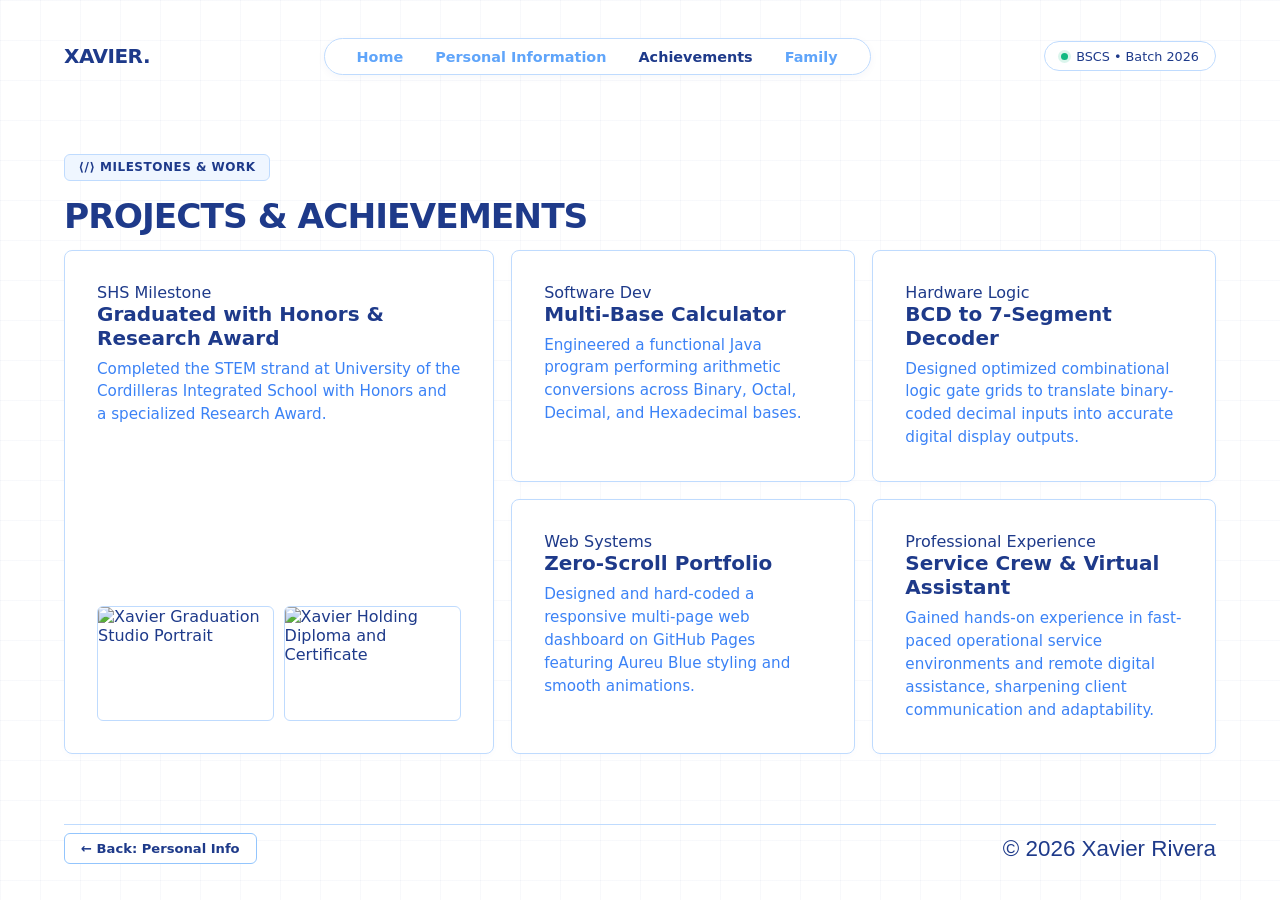
==== achievements.html @ 3823a05d "Update achievements.html" ====
<!DOCTYPE html>
<html lang="en">
<head>
  <meta charset="UTF-8">
  <meta name="viewport" content="width=device-width, initial-scale=1.0">
  <title>Xavier Rivera | Achievements</title>
  <link rel="stylesheet" href="style.css">
  <style>
    /* Achievements 3-Column Asymmetric Grid */
    .achievements-grid {
      grid-template-columns: 1.25fr 1fr 1fr;
      gap: 1.1rem;
      width: 100%;
    }
    .featured-card {
      grid-row: span 2;
      display: flex;
      flex-direction: column;
      justify-content: space-between;
    }
    .shs-photo-preview {
      display: grid;
      grid-template-columns: 1fr 1fr;
      gap: 0.6rem;
      margin-top: 0.85rem;
    }
    .shs-thumb {
      width: 100%;
      height: 115px;
      object-fit: cover;
      border-radius: 6px;
      border: 1px solid #bfdbfe;
      transition: transform 0.2s ease, box-shadow 0.2s ease, border-color 0.2s ease;
      cursor: pointer;
    }
    .shs-thumb:hover {
      transform: scale(1.03);
      border-color: #1E3A8A;
      box-shadow: 0 4px 12px rgba(30, 58, 138, 0.15);
    }

    /* Lightweight Lightbox Modal for Photo Proof */
    .lightbox-modal {
      position: fixed;
      inset: 0;
      background: rgba(15, 23, 42, 0.78);
      backdrop-filter: blur(4px);
      display: flex;
      align-items: center;
      justify-content: center;
      opacity: 0;
      pointer-events: none;
      transition: opacity 0.25s ease;
      z-index: 999;
      padding: 2rem;
    }
    .lightbox-modal.open {
      opacity: 1;
      pointer-events: auto;
    }
    .lightbox-content {
      position: relative;
      max-width: 90vw;
      max-height: 85vh;
      background: #ffffff;
      padding: 0.6rem;
      border-radius: 10px;
      box-shadow: 0 20px 40px rgba(0, 0, 0, 0.35);
      transform: scale(0.95);
      transition: transform 0.25s cubic-bezier(0.16, 1, 0.3, 1);
    }
    .lightbox-modal.open .lightbox-content {
      transform: scale(1);
    }
    .lightbox-content img {
      display: block;
      max-width: 100%;
      max-height: 78vh;
      border-radius: 6px;
      object-fit: contain;
    }
    .lightbox-caption {
      text-align: center;
      font-size: 0.82rem;
      font-weight: 600;
      color: #1E3A8A;
      padding-top: 0.45rem;
    }
  </style>
</head>
<body>
  <div class="app-container">
    
    <!-- Top Pill Navbar (Synchronized across all pages) -->
    <header class="navbar">
      <a href="index.html" class="brand-logo">XAVIER.</a>
      <nav aria-label="Primary Navigation">
        <ul class="nav-pill-container">
          <li><a href="index.html" class="nav-link">Home</a></li>
          <li><a href="personal-info.html" class="nav-link">Personal Information</a></li>
          <li><a href="achievements.html" class="nav-link active">Achievements</a></li>
          <li><a href="family.html" class="nav-link">Family</a></li>
        </ul>
      </nav>
      <div class="status-badge">
        <span class="status-dot"></span> BSCS • Batch 2026
      </div>
    </header>

    <!-- Main Content Area -->
    <main class="main-content achievements-main">
      <div class="achievements-header anim-item" style="--delay: 0.05s;">
        <span class="cs-badge">⟨/⟩ Milestones & Work</span>
        <h2 class="page-heading">PROJECTS & ACHIEVEMENTS</h2>
      </div>

      <div class="page-grid achievements-grid">
        <!-- Card 1: Featured SHS Milestone with Photo Proof -->
        <div class="card featured-card anim-item" style="--delay: 0.1s;">
          <div>
            <div class="card-tag">SHS Milestone</div>
            <h3>Graduated with Honors & Research Award</h3>
            <p>Completed the STEM strand at University of the Cordilleras Integrated School with Honors and a specialized Research Award.</p>
          </div>
          <!-- Dual Graduation Photo Proof -->
          <div class="shs-photo-preview">
            <img src="shs-grad-portrait.jpg" alt="Xavier Graduation Studio Portrait" class="shs-thumb" data-caption="Senior High School Graduation Portrait — UC Integrated School" title="Click to enlarge portrait">
            <img src="shs-grad-ceremony.jpg" alt="Xavier Holding Diploma and Certificate" class="shs-thumb" data-caption="STEM Diploma & Certificate of Academic Achievement (With Honors)" title="Click to enlarge certificate photo">
          </div>
        </div>

        <!-- Card 2: Java Multi-Base Calculator -->
        <div class="card anim-item" style="--delay: 0.15s;">
          <div class="card-tag">Software Dev</div>
          <h3>Multi-Base Calculator</h3>
          <p>Engineered a functional Java program performing arithmetic conversions across Binary, Octal, Decimal, and Hexadecimal bases.</p>
        </div>

        <!-- Card 3: Digital Logic & Hardware Simulation -->
        <div class="card anim-item" style="--delay: 0.2s;">
          <div class="card-tag">Hardware Logic</div>
          <h3>BCD to 7-Segment Decoder</h3>
          <p>Designed optimized combinational logic gate grids to translate binary-coded decimal inputs into accurate digital display outputs.</p>
        </div>

        <!-- Card 4: Web Portfolio Architecture -->
        <div class="card anim-item" style="--delay: 0.25s;">
          <div class="card-tag">Web Systems</div>
          <h3>Zero-Scroll Portfolio</h3>
          <p>Designed and hard-coded a responsive multi-page web dashboard on GitHub Pages featuring Aureu Blue styling and smooth animations.</p>
        </div>

        <!-- Card 5: Professional Experience (Service Crew & VA) -->
        <div class="card anim-item" style="--delay: 0.3s;">
          <div class="card-tag">Professional Experience</div>
          <h3>Service Crew & Virtual Assistant</h3>
          <p>Gained hands-on experience in fast-paced operational service environments and remote digital assistance, sharpening client communication and adaptability.</p>
        </div>
      </div>
    </main>

    <!-- Footer -->
    <footer class="footer">
      <a href="personal-info.html" class="btn btn-outline btn-sm">&larr; Back: Personal Info</a>
      <div class="signature">© 2026 Xavier Rivera</div>
    </footer>

  </div>

  <!-- Image Lightbox Modal -->
  <div class="lightbox-modal" id="lightboxModal" aria-hidden="true">
    <div class="lightbox-content">
      <img src="" alt="Expanded Achievement Photo" id="lightboxImg">
      <div class="lightbox-caption" id="lightboxCaption">
---- style.css ----
/* ==========================================
   GLOBAL RESET & VIEWPORT LOCK (Zero-Scroll)
   ========================================== */
* {
  margin: 0;
  padding: 0;
  box-sizing: border-box;
}

html, body {
  width: 100vw;
  height: 100vh;
  overflow: hidden; 
  font-family: 'Inter', system-ui, -apple-system, sans-serif;
  background-color: #ffffff;
  /* Subtle graph paper grid background */
  background-image: linear-gradient(to right, rgba(30, 58, 138, 0.03) 1px, transparent 1px),
                    linear-gradient(to bottom, rgba(30, 58, 138, 0.03) 1px, transparent 1px);
  background-size: 40px 40px;
  color: #1E3A8A;
}

.app-container {
  display: flex;
  flex-direction: column;
  width: 100vw;
  height: 100vh;
  padding: 1.75rem 4rem;
  justify-content: space-between;
  will-change: opacity, transform;
  animation: portfolioEntrance 0.45s cubic-bezier(0.16, 1, 0.3, 1) forwards;
}

/* ==========================================
   NAVIGATION BAR (Pill Container Style)
   ========================================== */
.navbar {
  display: flex;
  justify-content: space-between;
  align-items: center;
  height: 56px;
  width: 100%;
}

.brand-logo {
  font-size: 1.25rem;
  font-weight: 800;
  letter-spacing: -0.5px;
  text-decoration: none;
  color: #1E3A8A;
}

/* Centered Pill Navigation Container */
.nav-pill-container {
  display: flex;
  gap: 2rem;
  list-style: none;
  background: #ffffff;
  border: 1px solid #bfdbfe;
  padding: 0.5rem 2rem;
  border-radius: 50px;
  box-shadow: 0 2px 8px rgba(30, 58, 138, 0.04);
}

.nav-link {
  text-decoration: none;
  color: #60a5fa;
  font-size: 0.9rem;
  font-weight: 600;
  transition: color 0.2s ease, transform 0.15s ease;
}

.nav-link:hover,
.nav-link.active {
  color: #1E3A8A;
}

.nav-link:active {
  transform: scale(0.95);
}

/* Right Status Badge */
.status-badge {
  display: flex;
  align-items: center;
  gap: 0.5rem;
  background: #ffffff;
  border: 1px solid #bfdbfe;
  padding: 0.4rem 1rem;
  border-radius: 50px;
  font-size: 0.8rem;
  font-weight: 500;
  color: #1E3A8A;
}

.status-dot {
  width: 7px;
  height: 7px;
  background-color: #10b981;
  border-radius: 50%;
  box-shadow: 0 0 0 3px rgba(16, 185, 129, 0.15);
}

/* ==========================================
   MAIN VIEWPORT CONTENT LAYOUT
   ========================================== */
.main-content {
  flex: 1;
  display: flex;
  align-items: center;
  justify-content: space-between;
  gap: 3rem;
  max-width: 1200px;
  width: 100%;
  margin: 0 auto;
}

.hero-text {
  max-width: 640px;
}

/* Computer Science Badge Tag */
.cs-badge {
  display: inline-flex;
  align-items: center;
  gap: 0.5rem;
  background: #eff6ff;
  border: 1px solid #bfdbfe;
  padding: 0.35rem 0.85rem;
  border-radius: 6px;
  font-size: 0.75rem;
  font-weight: 700;
  letter-spacing: 0.5px;
  color: #1E3A8A;
  text-transform: uppercase;
  margin-bottom: 0.85rem;
}

.greeting-tag {
  display: block;
  font-size: 0.95rem;
  font-weight: 500;
  color: #3b82f6;
  margin-bottom: 0.2rem;
}

.hero-title {
  font-size: clamp(2.8rem, 4.2vw, 4rem);
  font-weight: 900;
  letter-spacing: -1.5px;
  line-height: 1.02;
  margin-bottom: 1.15rem;
  color: #1E3A8A;
}

.hero-description {
  font-size: 1.05rem;
  line-height: 1.6;
  color: #3b82f6;
  margin-bottom: 1.5rem;
}

.hero-description strong {
  color: #1E3A8A;
}

/* ==========================================
   INTERACTIVE BUTTONS (3-Button Balanced Row)
   ========================================== */
.cta-group {
  display: flex;
  align-items: center;
  flex-wrap: wrap;
  gap: 0.75rem;
}

.btn {
  display: inline-flex;
  align-items: center;
  justify-content: center;
  gap: 0.45rem;
  padding: 0.75rem 1.35rem;
  font-weight: 600;
  font-size: 0.9rem;
  text-decoration: none;
  border-radius: 6px;
  transition: transform 0.15s cubic-bezier(0.4, 0, 0.2, 1), 
              background-color 0.2s ease, 
              border-color 0.2s ease,
              box-shadow 0.2s ease;
  will-change: transform;
}

.btn-primary {
  background: #1E3A8A;
  color: #ffffff;
  border: 1px solid #1E3A8A;
}

.btn-primary:hover {
  background: #172554;
  transform: translateY(-2px);
  box-shadow: 0 4px 12px rgba(30, 58, 138, 0.18);
}

.btn-outline {
  background: #ffffff;
  border: 1px solid #93c5fd;
  color: #1E3A8A;
}

.btn-outline:hover {
  background: #eff6ff;
  border-color: #1E3A8A;
  transform: translateY(-2px);
}

.btn:active {
  transform: scale(0.95) translateY(1px) !important;
}

/* ==========================================
   FOCUS / TELEMETRY STRIP
   ========================================== */
.focus-strip {
  display: inline-flex;
  align-items: center;
  gap: 1.25rem;
  margin-top: 1.65rem;
  padding: 0.8rem 1.2rem;
  background: rgba(239, 246, 255, 0.65);
  border: 1px solid #bfdbfe;
  border-radius: 8px;
}

.focus-item {
  display: flex;
  flex-direction: column;
  gap: 0.15rem;
}

.focus-label {
  font-size: 0.65rem;
  font-weight: 700;
  letter-spacing: 0.06em;
  color: #60a5fa;
  text-transform: uppercase;
}

.focus-val {
  font-size: 0.82rem;
  font-weight: 700;
  color: #1E3A8A;
}

.focus-divider {
  width: 1px;
  height: 26px;
  background: #bfdbfe;
}

/* ==========================================
   IMAGE CONTAINERS
   ========================================== */
.photo-wrapper {
  display: flex;
  justify-content: center;
  align-items: center;
}

.profile-img {
  max-height: 58vh;
  width: auto;
  object-fit: contain;
  border-radius: 10px;
  border: 1px solid #bfdbfe;
  box-shadow: 0 10px 28px rgba(30, 58, 138, 0.06);
  transition: transform 0.35s cubic-bezier(0.16, 1, 0.3, 1), box-shadow 0.35s ease;
}

.profile-img:hover {
  transform: translateY(-3px);
  box-shadow: 0 14px 32px rgba(30, 58, 138, 0.1);
}

/* ==========================================
   SUBPAGE CARDS GRID
   ========================================== */
.page-grid {
  display: grid;
  grid-template-columns: repeat(auto-fit, minmax(280px, 1fr));
  gap: 1.5rem;
  width: 100%;
}

.card {
  padding: 2rem;
  border: 1px solid #bfdbfe;
  border-radius: 8px;
  background: #ffffff;
  box-shadow: 0 2px 6px rgba(30, 58, 138, 0.02);
  transition: transform 0.25s cubic-bezier(0.16, 1, 0.3, 1), box-shadow 0.25s ease, border-color 0.25s ease;
}

.card:hover {
  transform: translateY(-3px);
  border-color: #93c5fd;
  box-shadow: 0 8px 20px rgba(30, 58, 138, 0.06);
}

.card h3 {
  margin-bottom: 0.5rem;
  font-size: 1.25rem;
  color: #1E3A8A;
}

.card p {
  color: #3b82f6;
  font-size: 0.95rem;
  line-height: 1.5;
}

/* ==========================================
   FOOTER (Social Icons & Signature)
   ========================================== */
.footer {
  display: flex;
  justify-content: space-between;
  align-items: center;
  height: 48px;
  border-top: 1px solid #bfdbfe;
}

.social-links {
  display: flex;
  gap: 0.75rem;
}

.social-icon {
  display: flex;
  align-items: center;
  justify-content: center;
  width: 36px;
  height: 36px;
  border: 1px solid #93c5fd;
  border-radius: 50%;
  color: #1E3A8A;
  text-decoration: none;
  background: #ffffff;
  transition: transform 0.15s ease, background-color 0.2s ease, color 0.2s ease, border-color 0.2s ease;
}

.social-icon:hover {
  background: #1E3A8A;
  color: #ffffff;
  border-color: #1E3A8A;
  transform: translateY(-2px);
}

.social-icon:active {
  transform: scale(0.93);
}

.signature {
  font-family: 'Brush Script MT', cursive, sans-serif;
  font-size: 1.4rem;
  color: #1E3A8A;
}

/* ==========================================
   ANIMATIONS (Staggered & Non-Exaggerated)
   ========================================== */
@keyframes portfolioEntrance {
  0% { 
    opacity: 0; 
    transform: scale(0.985) translateY(8px); 
  }
  100% { 
    opacity: 1; 
    transform: scale(1) translateY(0); 
  }
}

@keyframes subtleFadeUp {
  0% {
    opacity: 0;
    transform: translateY(14px);
  }
  100% {
    opacity: 1;
    transform: translateY(0);
  }
}

.anim-item {
  opacity: 0;
  animation: subtleFadeUp 0.55s cubic-bezier(0.16, 1, 0.3, 1) forwards;
  animation-delay: var(--delay, 0s);
}

.anim-photo {
  opacity: 0;
  animation: subtleFadeUp 0.65s cubic-bezier(0.16, 1, 0.3, 1) 0.25s forwards;
}

/* ==========================================
   PERSONAL INFORMATION PAGE LAYOUT
   ========================================== */
.about-split-container {
  display: grid;
  grid-template-columns: 0.9fr 1.3fr;
  gap: 2.5rem;
  width: 100%;
  align-items: center;
}

.about-left {
  display: flex;
  flex-direction: column;
  gap: 0.9rem;
}

.page-heading {
  font-size: 2.15rem;
  font-weight: 900;
  letter-spacing: -1px;
  margin-top: 0.2rem;
  color: #1E3A8A;
  line-height: 1.05;
}

.page-subheading {
  font-size: 0.95rem;
  font-weight: 700;
  color: #3b82f6;
  margin-top: 0.25rem;
}

.about-summary {
  font-size: 0.9rem;
  line-height: 1.55;
  color: #3b82f6;
}

.about-bio-list {
  display: flex;
  flex-direction: column;
  gap: 0.65rem;
  margin: 0.2rem 0 0.4rem 0;
  font-size: 0.88rem;
  font-weight: 600;
  color: #1E3A8A;
}

.about-bio-item {
  display: flex;
  align-items: center;
  gap: 0.65rem;
}

.github-row {
  display: flex;
  align-items: center;
  justify-content: space-between;
  width: 100%;
  padding-right: 1rem;
}

.inline-social-group {
  display: flex;
  align-items: center;
  gap: 0.6rem;
}

.inline-social-icon {
  display: flex;
  align-items: center;
  justify-content: center;
  width: 36px;
  height: 36px;
  border: 1px solid #93c5fd;
  border-radius: 50%;
  color: #1E3A8A;
  text-decoration: none;
  background: #ffffff;
  transition: all 0.2s ease;
}

.inline-social-icon:hover {
  background: #1E3A8A;
  color: #ffffff;
  border-color: #1E3A8A;
  transform: translateY(-2px);
}

.btn-sm {
  padding: 0.45rem 1rem;
  font-size: 0.82rem;
}

/* Administrative Data Record Card (Zero-Scroll Fit) */
.data-record-card {
  background: #ffffff;
  border: 1px solid #bfdbfe;
  border-radius: 12px;
  padding: 1.15rem 1.4rem;
  display: flex;
  flex-direction: column;
  gap: 0.65rem;
  box-shadow: 0 4px 16px rgba(30, 58, 138, 0.04);
}

.data-record-header {
  display: flex;
  justify-content: space-between;
  align-items: center;
  border-bottom: 2px solid #bfdbfe;
  padding-bottom: 0.35rem;
}

.data-record-title {
  font-size: 0.8rem;
  font-weight: 800;
  letter-spacing: 1px;
  text-transform: uppercase;
  color: #1E3A8A;
}

.record-id {
  font-size: 0.7rem;
  font-weight: 700;
  color: #60a5fa;
  background: #eff6ff;
  padding: 0.15rem 0.5rem;
  border-radius: 4px;
}

.data-section-label {
  font-size: 0.72rem;
  font-weight: 800;
  letter-spacing: 0.5px;
  text-transform: uppercase;
  color: #1E3A8A;
  background: #eff6ff;
  padding: 0.22rem 0.55rem;
  border-radius: 4px;
  border-left: 3px solid #1E3A8A;
}

.data-grid {
  display: grid;
  grid-template-columns: 1fr 1fr;
  gap: 0.45rem 1rem;
}

.data-field {
  display: flex;
  flex-direction: column;
  gap: 0.1rem;
}

.data-field.span-2 {
  grid-column: span 2;
}

.field-label {
  font-size: 0.64rem;
  font-weight: 700;
  text-transform: uppercase;
  letter-spacing: 0.5px;
  color: #60a5fa;
}

.field-value {
  font-size: 0.8rem;
  font-weight: 600;
  color: #1E3A8A;
}

/* ==========================================
   ACHIEVEMENTS PAGE LAYOUT (Expanded Grid)
   ========================================== */
.achievements-main {
  flex-direction: column;
  justify-content: center;
  align-items: flex-start !important;
  gap: 1rem;
}

.achievements-grid {
  grid-template-columns: repeat(3, 1fr);
  gap: 1rem;
  width: 100%;
}

.featured-card {
  grid-column: span 1;
  grid-row: span 2;
}
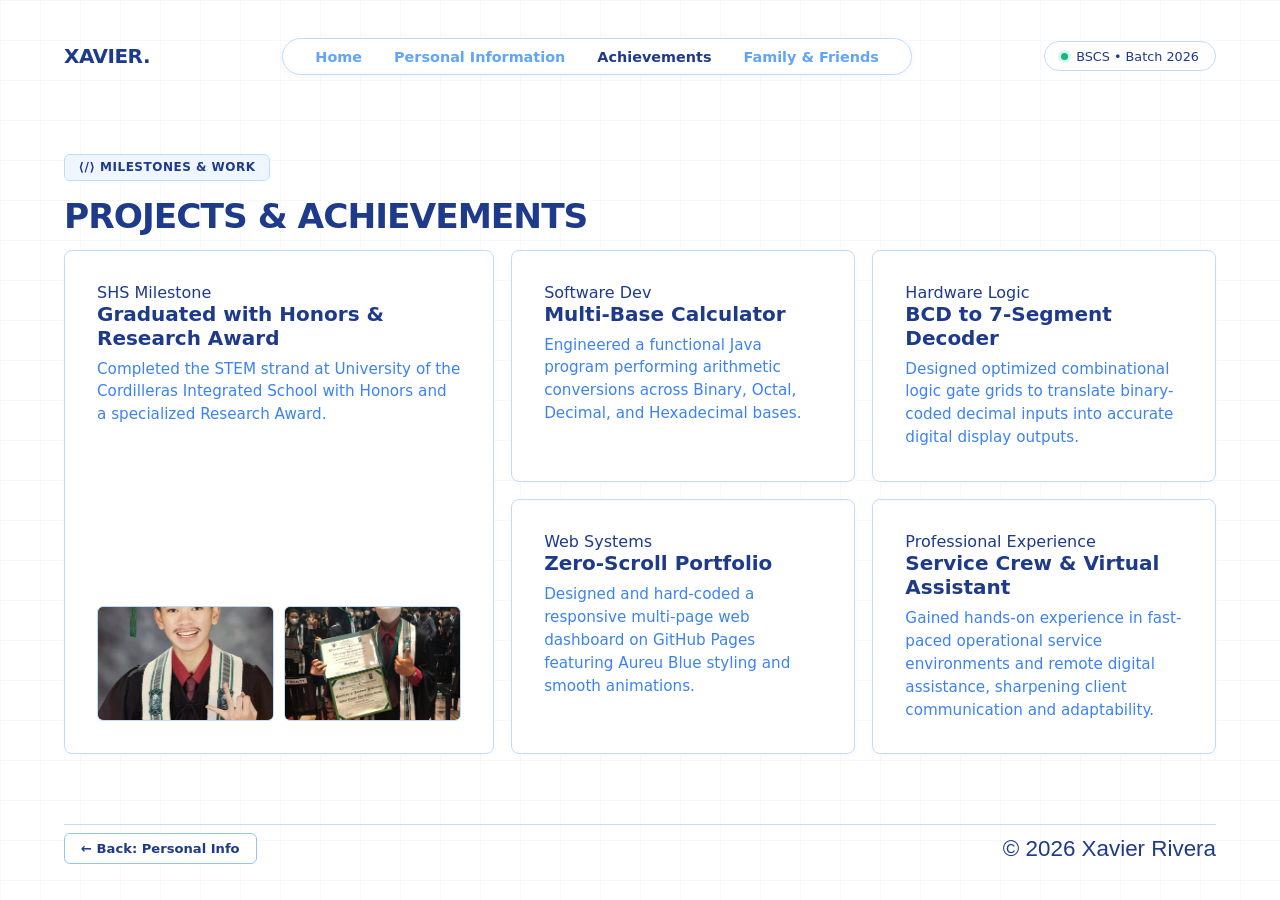
==== commit 3b379a84: "Update achievements.html" ====
--- a/achievements.html
+++ b/achievements.html
@@ -99,7 +99,7 @@
           <li><a href="index.html" class="nav-link">Home</a></li>
           <li><a href="personal-info.html" class="nav-link">Personal Information</a></li>
           <li><a href="achievements.html" class="nav-link active">Achievements</a></li>
-          <li><a href="family.html" class="nav-link">Family</a></li>
+          <li><a href="family.html" class="nav-link">Family & Friends</a></li>
         </ul>
       </nav>
       <div class="status-badge">
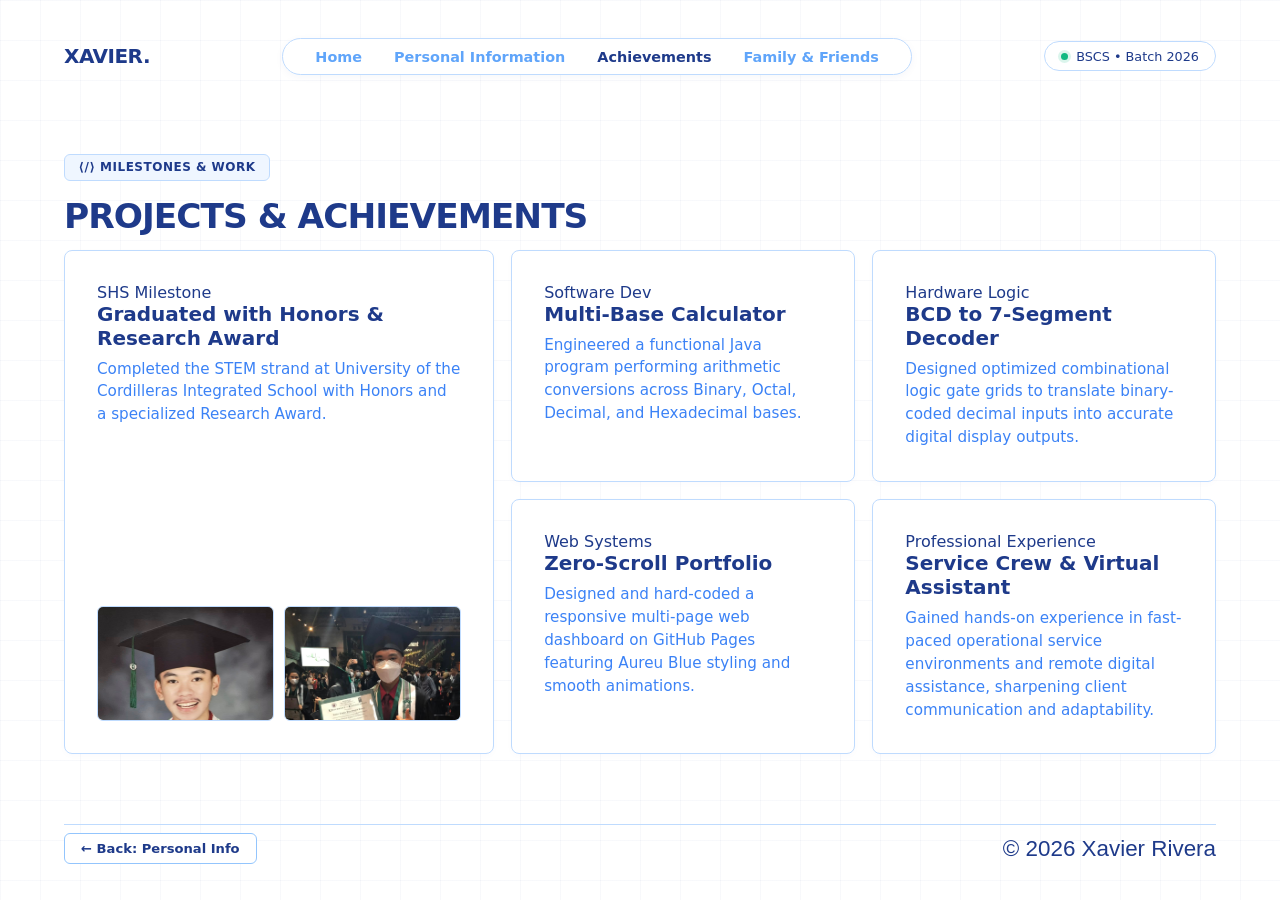
==== commit 75851331: "Update achievements.html" ====
--- a/achievements.html
+++ b/achievements.html
@@ -28,6 +28,7 @@
       width: 100%;
       height: 115px;
       object-fit: cover;
+      object-position: top center;
       border-radius: 6px;
       border: 1px solid #bfdbfe;
       transition: transform 0.2s ease, box-shadow 0.2s ease, border-color 0.2s ease;
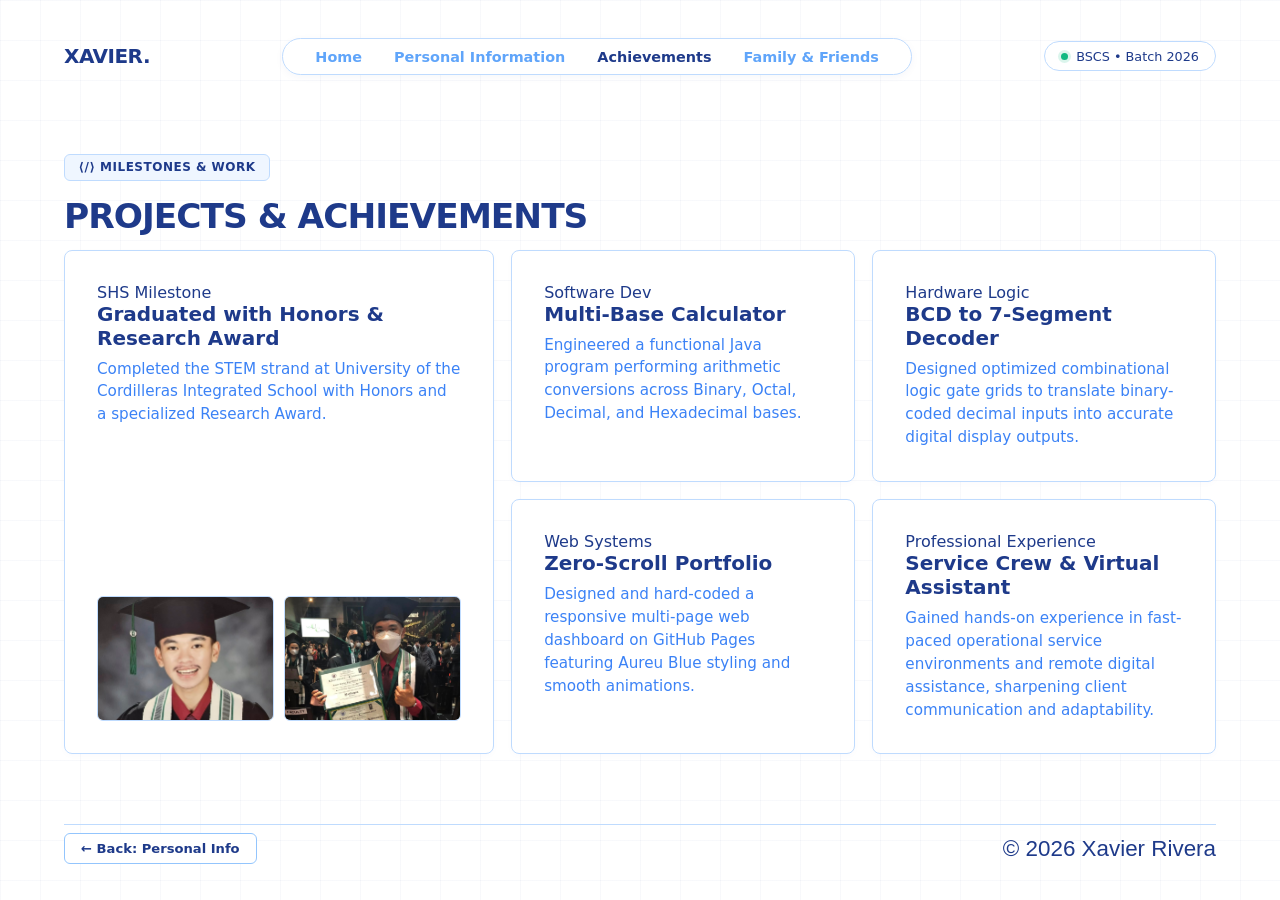
==== commit f01fd51a: "Update achievements.html" ====
--- a/achievements.html
+++ b/achievements.html
@@ -26,9 +26,9 @@
     }
     .shs-thumb {
       width: 100%;
-      height: 115px;
+      height: 125px; /* Slightly taller box */
       object-fit: cover;
-      object-position: top center;
+      object-position: 50% 18% !important; /* Shifts the crop focus upward to capture your face and cap */
       border-radius: 6px;
       border: 1px solid #bfdbfe;
       transition: transform 0.2s ease, box-shadow 0.2s ease, border-color 0.2s ease;
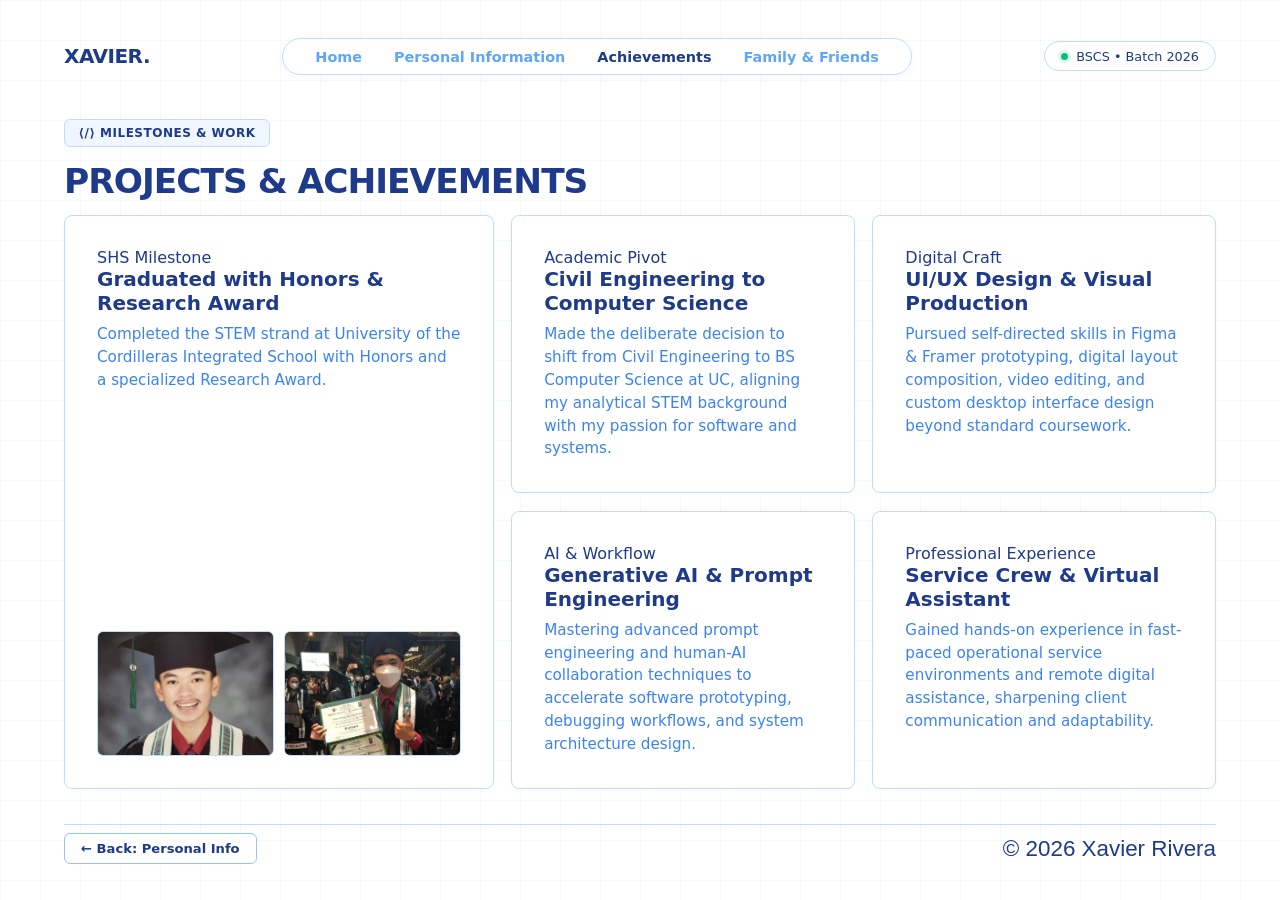
==== commit 54f373ef: "Update achievements.html" ====
--- a/achievements.html
+++ b/achievements.html
@@ -130,25 +130,25 @@
           </div>
         </div>
 
-        <!-- Card 2: Java Multi-Base Calculator -->
-        <div class="card anim-item" style="--delay: 0.15s;">
-          <div class="card-tag">Software Dev</div>
-          <h3>Multi-Base Calculator</h3>
-          <p>Engineered a functional Java program performing arithmetic conversions across Binary, Octal, Decimal, and Hexadecimal bases.</p>
+        <!-- Card 2: The Academic Pivot -->
+        <div class="card card-hover anim-item" style="--delay: 0.15s;">
+          <div class="card-tag">Academic Pivot</div>
+          <h3>Civil Engineering to Computer Science</h3>
+          <p>Made the deliberate decision to shift from Civil Engineering to BS Computer Science at UC, aligning my analytical STEM background with my passion for software and systems.</p>
         </div>
 
-        <!-- Card 3: Digital Logic & Hardware Simulation -->
-        <div class="card anim-item" style="--delay: 0.2s;">
-          <div class="card-tag">Hardware Logic</div>
-          <h3>BCD to 7-Segment Decoder</h3>
-          <p>Designed optimized combinational logic gate grids to translate binary-coded decimal inputs into accurate digital display outputs.</p>
+        <!-- Card 3: Creative & Technical Craft -->
+        <div class="card card-hover anim-item" style="--delay: 0.2s;">
+          <div class="card-tag">Digital Craft</div>
+          <h3>UI/UX Design & Visual Production</h3>
+          <p>Pursued self-directed skills in Figma & Framer prototyping, digital layout composition, video editing, and custom desktop interface design beyond standard coursework.</p>
         </div>
 
-        <!-- Card 4: Web Portfolio Architecture -->
-        <div class="card anim-item" style="--delay: 0.25s;">
-          <div class="card-tag">Web Systems</div>
-          <h3>Zero-Scroll Portfolio</h3>
-          <p>Designed and hard-coded a responsive multi-page web dashboard on GitHub Pages featuring Aureu Blue styling and smooth animations.</p>
+        <!-- Card 4: AI Prompt Engineering & Workflow Mastery -->
+        <div class="card card-hover anim-item" style="--delay: 0.25s;">
+          <div class="card-tag">AI & Workflow</div>
+          <h3>Generative AI & Prompt Engineering</h3>
+          <p>Mastering advanced prompt engineering and human-AI collaboration techniques to accelerate software prototyping, debugging workflows, and system architecture design.</p>
         </div>
 
         <!-- Card 5: Professional Experience (Service Crew & VA) -->
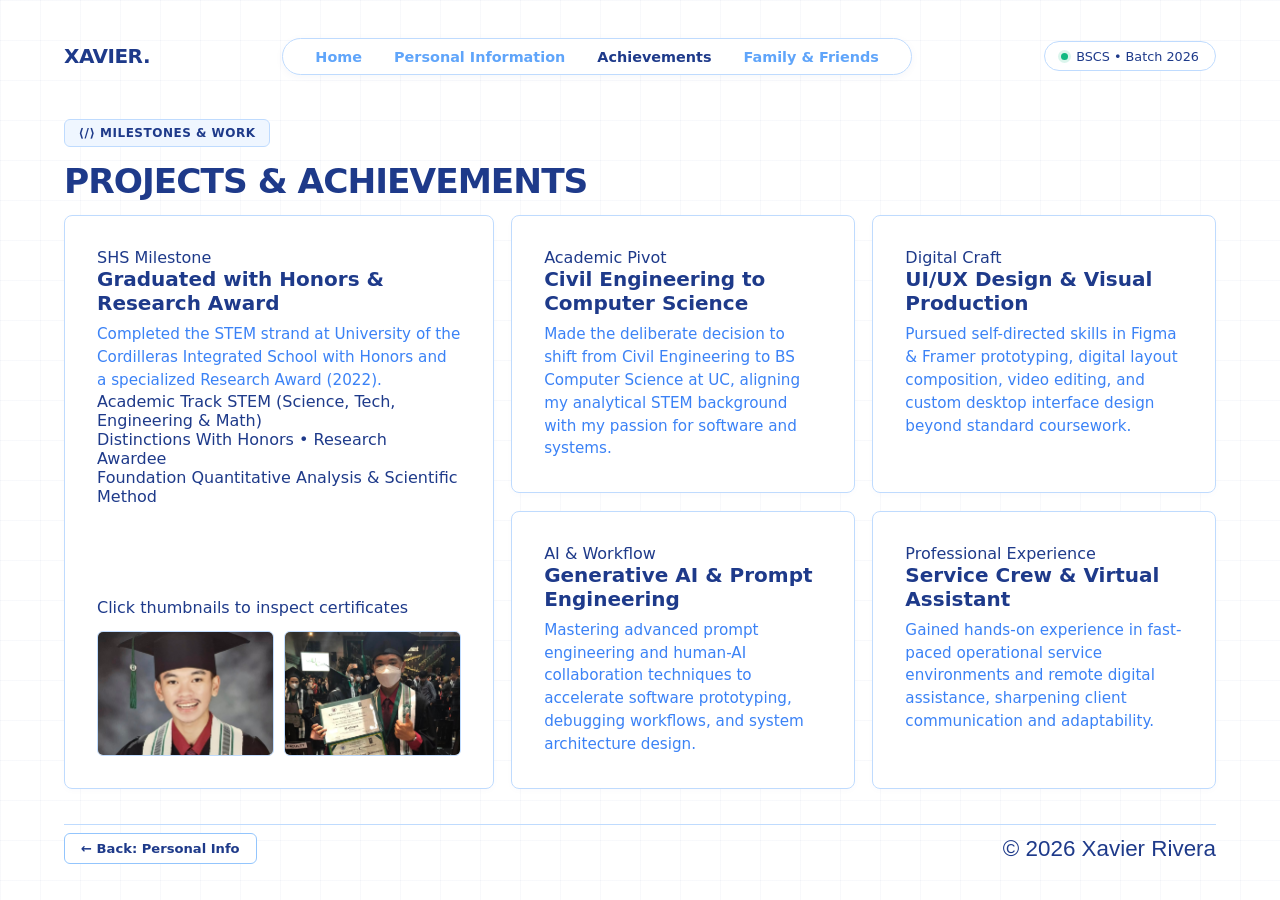
==== commit 6722fa30: "Update achievements.html" ====
--- a/achievements.html
+++ b/achievements.html
@@ -121,12 +121,32 @@
           <div>
             <div class="card-tag">SHS Milestone</div>
             <h3>Graduated with Honors & Research Award</h3>
-            <p>Completed the STEM strand at University of the Cordilleras Integrated School with Honors and a specialized Research Award.</p>
+            <p>Completed the STEM strand at University of the Cordilleras Integrated School with Honors and a specialized Research Award (2022).</p>
+            
+            <!-- Structured Highlight Strip to fill vertical space cleanly -->
+            <div class="milestone-meta">
+              <div class="meta-row">
+                <span class="meta-label">Academic Track</span>
+                <span class="meta-val">STEM (Science, Tech, Engineering & Math)</span>
+              </div>
+              <div class="meta-row">
+                <span class="meta-label">Distinctions</span>
+                <span class="meta-val">With Honors • Research Awardee</span>
+              </div>
+              <div class="meta-row">
+                <span class="meta-label">Foundation</span>
+                <span class="meta-val">Quantitative Analysis & Scientific Method</span>
+              </div>
+            </div>
           </div>
+
           <!-- Dual Graduation Photo Proof -->
-          <div class="shs-photo-preview">
-            <img src="shs-grad-portrait.jpg" alt="Xavier Graduation Studio Portrait" class="shs-thumb" data-caption="Senior High School Graduation Portrait — UC Integrated School" title="Click to enlarge portrait">
-            <img src="shs-grad-ceremony.jpg" alt="Xavier Holding Diploma and Certificate" class="shs-thumb" data-caption="STEM Diploma & Certificate of Academic Achievement (With Honors)" title="Click to enlarge certificate photo">
+          <div>
+            <div class="photo-hint">Click thumbnails to inspect certificates</div>
+            <div class="shs-photo-preview">
+              <img src="shs-grad-portrait.jpg" alt="Xavier Graduation Studio Portrait" class="shs-thumb" data-caption="Senior High School Graduation Portrait — UC Integrated School" title="Click to enlarge portrait">
+              <img src="shs-grad-ceremony.jpg" alt="Xavier Holding Diploma and Certificate" class="shs-thumb" data-caption="STEM Diploma & Certificate of Academic Achievement (With Honors)" title="Click to enlarge certificate photo">
+            </div>
           </div>
         </div>
 
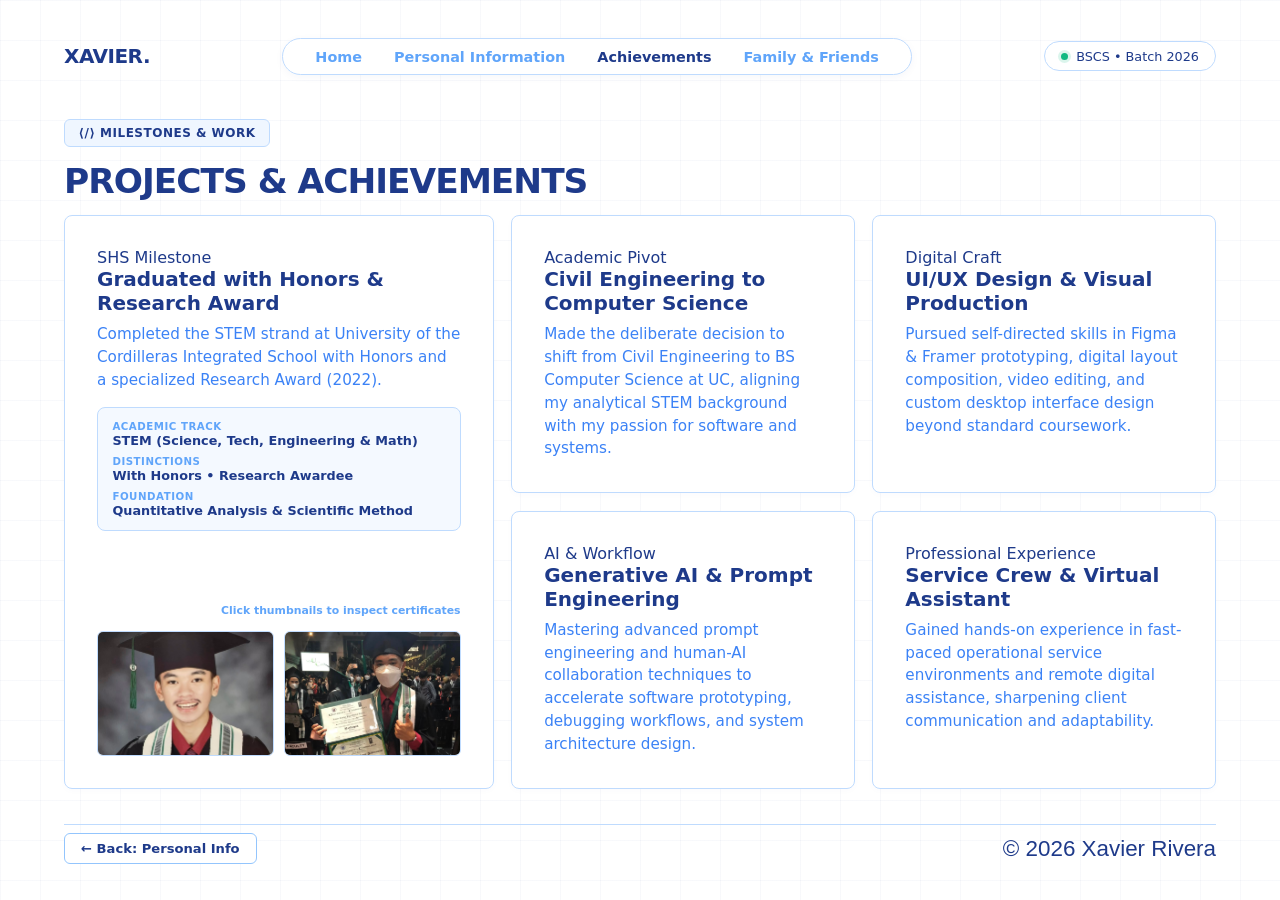
==== commit b32b83f5: "Update achievements.html" ====
--- a/achievements.html
+++ b/achievements.html
@@ -86,6 +86,49 @@
       font-weight: 600;
       color: #1E3A8A;
       padding-top: 0.45rem;
+    }
+
+    .lightbox-caption {
+      text-align: center;
+      font-size: 0.82rem;
+      font-weight: 600;
+      color: #1E3A8A;
+      padding-top: 0.45rem;
+    }
+
+    .milestone-meta {
+      margin-top: 0.95rem;
+      padding: 0.75rem 0.9rem;
+      background: rgba(239, 246, 255, 0.65);
+      border: 1px solid #bfdbfe;
+      border-radius: 8px;
+      display: flex;
+      flex-direction: column;
+      gap: 0.45rem;
+    }
+    .meta-row {
+      display: flex;
+      flex-direction: column;
+      gap: 0.05rem;
+    }
+    .meta-label {
+      font-size: 0.64rem;
+      font-weight: 700;
+      text-transform: uppercase;
+      letter-spacing: 0.05em;
+      color: #60a5fa;
+    }
+    .meta-val {
+      font-size: 0.8rem;
+      font-weight: 600;
+      color: #1E3A8A;
+    }
+    .photo-hint {
+      font-size: 0.68rem;
+      font-weight: 600;
+      color: #60a5fa;
+      margin-bottom: 0.35rem;
+      text-align: right;
     }
   </style>
 </head>
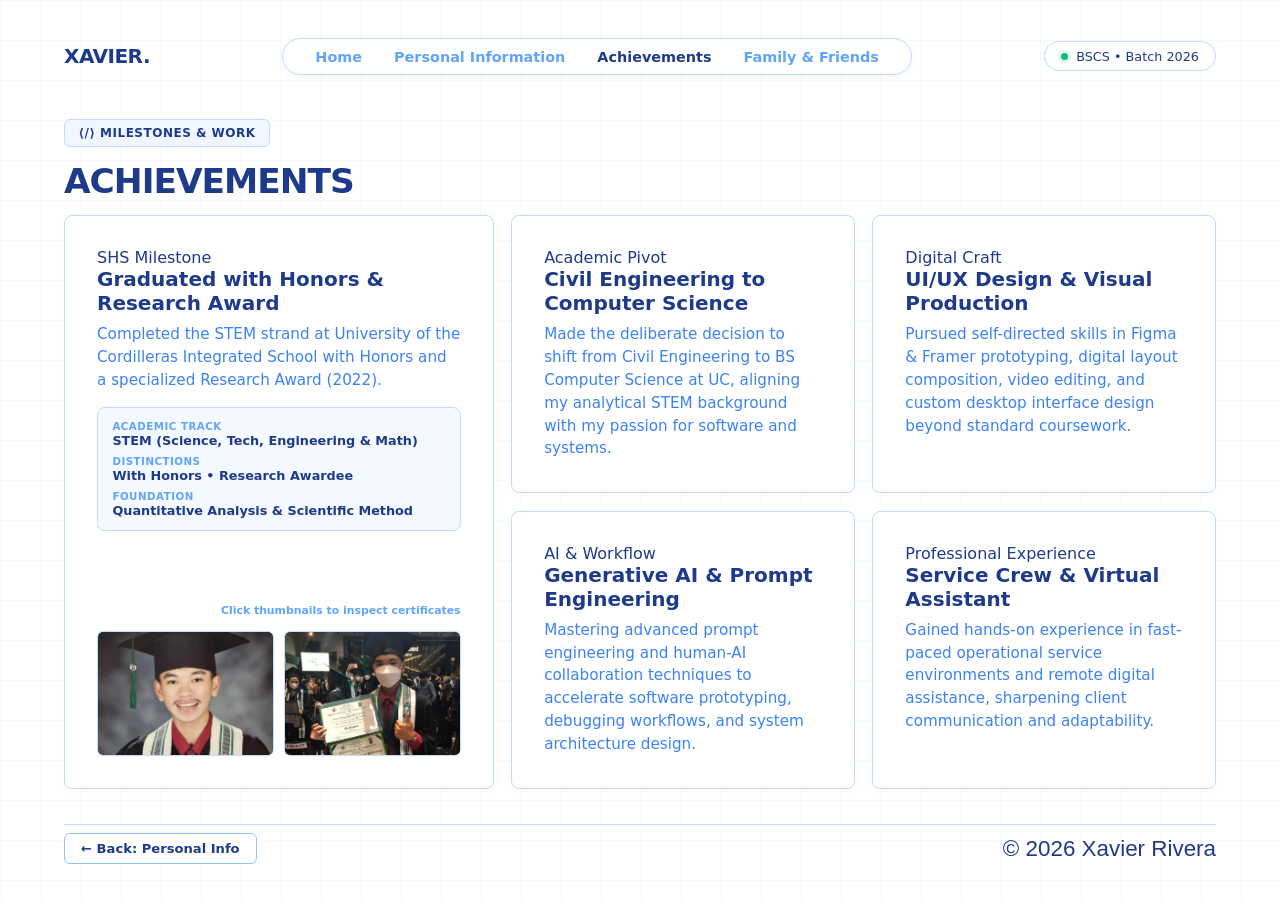
==== commit 71016119: "Fix HTML encoding and structure in achievements.html" ====
--- a/achievements.html
+++ b/achievements.html
@@ -155,7 +155,7 @@
     <main class="main-content achievements-main">
       <div class="achievements-header anim-item" style="--delay: 0.05s;">
         <span class="cs-badge">⟨/⟩ Milestones & Work</span>
-        <h2 class="page-heading">PROJECTS & ACHIEVEMENTS</h2>
+        <h2 class="page-heading">ACHIEVEMENTS</h2>
       </div>
 
       <div class="page-grid achievements-grid">
